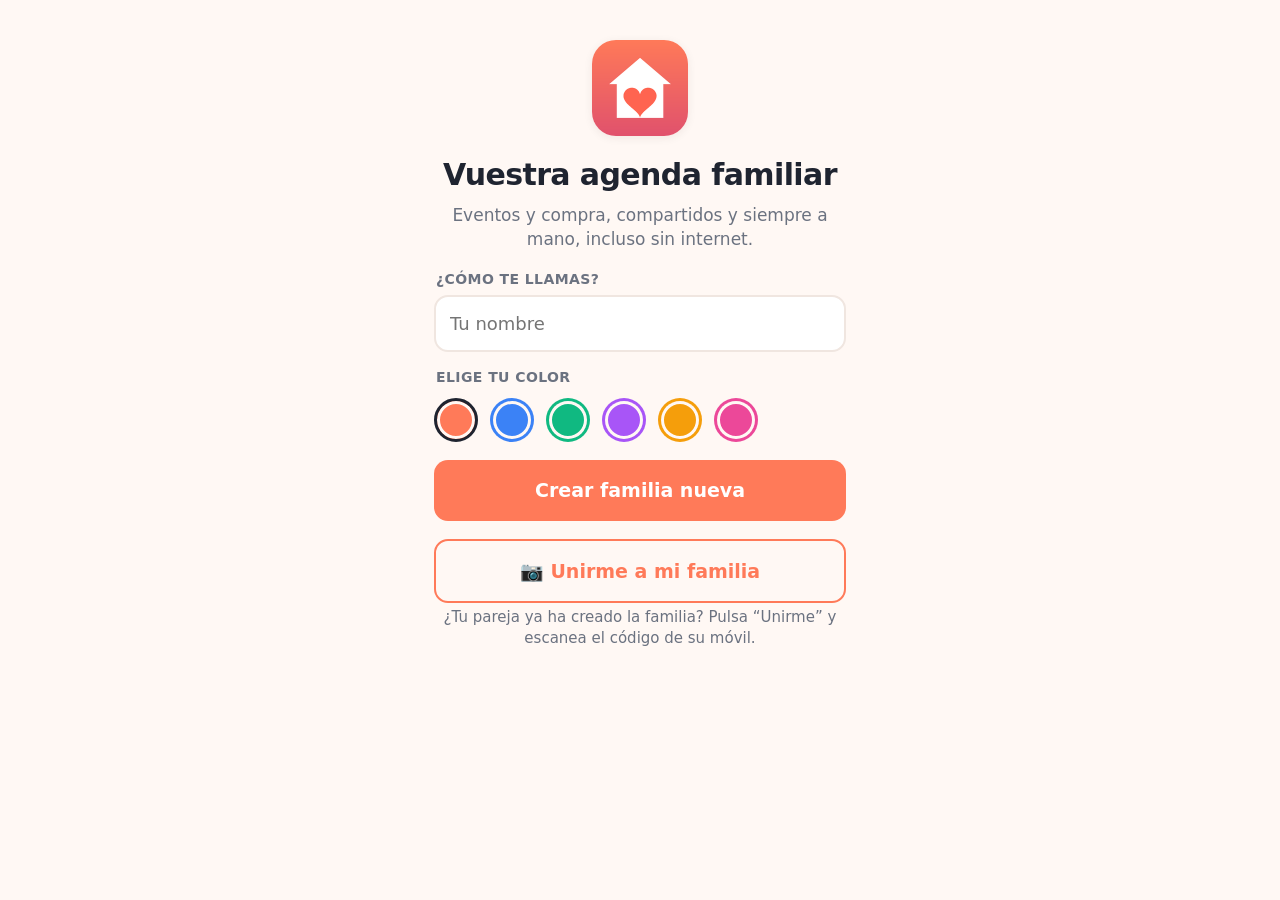
==== index.html @ 1e297256 "Fase 1: Hoy, Calendario y Compra offline, familia por QR Co-Authored-By: Claude Opus 5.5 <noreply@an" ====
<!doctype html>
<html lang="es">
<head>
<meta charset="utf-8">
<meta name="viewport" content="width=device-width, initial-scale=1, viewport-fit=cover, user-scalable=no">
<meta name="robots" content="noindex, nofollow">
<meta name="theme-color" content="#ff7a59">
<meta name="apple-mobile-web-app-capable" content="yes">
<meta name="mobile-web-app-capable" content="yes">
<meta name="apple-mobile-web-app-status-bar-style" content="default">
<meta name="apple-mobile-web-app-title" content="Familia">
<link rel="apple-touch-icon" href="icons/apple-touch-icon.png">
<link rel="manifest" href="manifest.webmanifest">
<link rel="stylesheet" href="styles.css">
<title>Familia</title>
</head>
<body>
<div id="app"></div>
<script src="vendor/qrcode.js"></script>
<script src="vendor/jsQR.js"></script>
<script src="js/config.js"></script>
<script type="module" src="js/app.js"></script>
</body>
</html>
---- styles.css ----
:root {
  --bg: #fff8f4;
  --card: #ffffff;
  --ink: #1f2430;
  --muted: #6b7280;
  --line: #f0e6e0;
  --accent: #ff7a59;
  --accent-ink: #ffffff;
  --danger: #e11d48;
  --shadow: 0 2px 10px rgba(60, 30, 10, .07);
  --r: 18px;
  --safe-b: env(safe-area-inset-bottom, 0px);
  --safe-t: env(safe-area-inset-top, 0px);
}
@media (prefers-color-scheme: dark) {
  :root {
    --bg: #15161a; --card: #22242a; --ink: #f3f4f6; --muted: #9ca3af; --line: #30333b;
    --shadow: 0 2px 10px rgba(0, 0, 0, .3);
  }
}
* { box-sizing: border-box; -webkit-tap-highlight-color: transparent; }
html, body { margin: 0; background: var(--bg); color: var(--ink); }
body {
  font: 17px/1.4 -apple-system, BlinkMacSystemFont, "SF Pro Text", system-ui, sans-serif;
  -webkit-text-size-adjust: 100%;
  overscroll-behavior-y: none;
}
button { font: inherit; color: inherit; background: none; border: 0; padding: 0; cursor: pointer; }
input, select {
  font: inherit; font-size: 18px; color: var(--ink); width: 100%;
  background: var(--card); border: 2px solid var(--line); border-radius: 14px;
  padding: 14px 14px; outline: none; -webkit-appearance: none; appearance: none;
}
input:focus, select:focus { border-color: var(--accent); }
input[type=date], input[type=time] { min-height: 54px; }
label { display: block; font-size: 14px; font-weight: 600; color: var(--muted); margin: 16px 2px 6px; text-transform: uppercase; letter-spacing: .03em; }
h1, h2, h3 { margin: 0; }

/* ---------- cabecera y pestañas */
.top {
  position: sticky; top: 0; z-index: 5;
  display: flex; align-items: center; justify-content: space-between;
  padding: calc(var(--safe-t) + 12px) 20px 10px;
  background: color-mix(in srgb, var(--bg) 92%, transparent);
  backdrop-filter: blur(12px); -webkit-backdrop-filter: blur(12px);
}
.top h1 { font-size: 32px; font-weight: 800; letter-spacing: -.02em; }
.me { position: relative; }
.avatar {
  display: inline-grid; place-items: center; width: 40px; height: 40px; border-radius: 50%;
  color: #fff; font-weight: 700; font-size: 18px; flex: none;
}
.sync { position: absolute; right: -2px; bottom: -2px; width: 14px; height: 14px; border-radius: 50%; border: 2px solid var(--bg); background: #cbd5e1; }
.sync.ok { background: #22c55e; } .sync.offline { background: #f59e0b; } .sync.connecting { background: #facc15; }

main { padding: 4px 16px 0; max-width: 640px; margin: 0 auto; }
.spacer { height: calc(120px + var(--safe-b)); }

.tabs {
  position: fixed; left: 0; right: 0; bottom: 0; z-index: 6;
  display: grid; grid-template-columns: repeat(3, 1fr);
  background: var(--card); border-top: 1px solid var(--line);
  padding: 6px 8px calc(var(--safe-b) + 6px);
}
.tab { display: flex; flex-direction: column; align-items: center; gap: 2px; padding: 6px 0; font-size: 13px; color: var(--muted); font-weight: 600; border-radius: 12px; }
.tab .ti { font-size: 26px; line-height: 1; position: relative; filter: grayscale(1); opacity: .7; }
.tab.on { color: var(--accent); }
.tab.on .ti { filter: none; opacity: 1; }
.badge { position: absolute; top: -4px; right: -14px; background: var(--accent); color: #fff; font-size: 12px; min-width: 20px; height: 20px; border-radius: 10px; display: grid; place-items: center; padding: 0 5px; font-style: normal; }

.fab {
  position: fixed; right: 20px; bottom: calc(var(--safe-b) + 84px); z-index: 7;
  width: 68px; height: 68px; border-radius: 50%;
  background: var(--accent); color: #fff; font-size: 40px; line-height: 1; font-weight: 300;
  box-shadow: 0 8px 24px rgba(255, 122, 89, .45);
  display: grid; place-items: center;
}
.fab:active { transform: scale(.94); }

/* ---------- tarjetas */
.card { display: block; width: 100%; text-align: left; background: var(--card); border-radius: var(--r); padding: 16px; margin: 12px 0; box-shadow: var(--shadow); }
.card h2 { font-size: 20px; font-weight: 700; margin-bottom: 8px; }
.hello { font-size: 22px; font-weight: 700; margin: 6px 4px 4px; }
.hello span { font-size: 16px; font-weight: 500; color: var(--muted); }
.empty { color: var(--muted); margin: 6px 0; text-align: center; padding: 8px; }
.dayh { font-size: 15px; color: var(--muted); margin: 14px 0 4px; font-weight: 600; }
.shopcard { display: flex; gap: 14px; align-items: center; }
.shopcard .big { font-size: 36px; }
.shopcard small { color: var(--muted); }

.ev {
  display: flex; gap: 12px; align-items: stretch; width: 100%; text-align: left;
  padding: 10px 0; border-bottom: 1px solid var(--line);
}
.ev:last-of-type { border-bottom: 0; }
.evtime { width: 58px; flex: none; font-weight: 700; font-variant-numeric: tabular-nums; border-right: 4px solid var(--c); padding-right: 8px; display: flex; align-items: center; }
.evtime small { font-size: 12px; color: var(--muted); font-weight: 600; line-height: 1.1; }
.evbody { display: flex; flex-direction: column; justify-content: center; min-width: 0; }
.evtitle { font-weight: 600; font-size: 18px; }
.evmeta { font-size: 14px; color: var(--muted); }

/* ---------- calendario */
.calhead { display: flex; align-items: center; justify-content: space-between; margin: 6px 0 0; }
.calhead h2 { font-size: 22px; }
.round { width: 48px; height: 48px; border-radius: 50%; background: var(--card); box-shadow: var(--shadow); font-size: 28px; line-height: 1; }
.todaybtn { display: block; margin: 4px auto 6px; }
.link { color: var(--accent); font-weight: 600; font-size: 16px; padding: 6px; }
.cal { display: grid; grid-template-columns: repeat(7, 1fr); gap: 4px; background: var(--card); border-radius: var(--r); padding: 10px 6px; box-shadow: var(--shadow); }
.cal > b { text-align: center; font-size: 13px; color: var(--muted); padding-bottom: 4px; }
.cd { aspect-ratio: 1 / 1.05; border-radius: 12px; display: flex; flex-direction: column; align-items: center; justify-content: center; gap: 3px; font-weight: 600; font-variant-numeric: tabular-nums; }
.cd.out { opacity: .35; }
.cd.today span:first-child { color: var(--accent); font-weight: 800; }
.cd.sel { background: var(--accent); color: #fff; }
.cd.sel.today span:first-child { color: #fff; }
.dots { display: flex; gap: 2px; height: 6px; }
.dots i { width: 6px; height: 6px; border-radius: 50%; }
.cd.sel .dots i { box-shadow: 0 0 0 1.5px #fff; }

/* ---------- compra */
.addshop { display: flex; gap: 8px; margin-top: 6px; }
.addshop input { flex: 1; }
.chips { display: flex; flex-wrap: wrap; gap: 8px; margin: 12px 0 0; }
.chip { padding: 9px 14px; border-radius: 999px; background: var(--card); border: 2px solid var(--line); font-size: 16px; font-weight: 500; }
.chip:active { transform: scale(.96); }
.chips.who .chip { border-color: var(--c); }
.chips.who .chip.on { background: var(--c); color: #fff; }
.shop { display: flex; align-items: center; gap: 12px; padding: 6px 0; border-bottom: 1px solid var(--line); }
.shop:last-child { border-bottom: 0; }
.check { width: 34px; height: 34px; flex: none; border-radius: 50%; border: 2.5px solid var(--accent); color: #fff; font-weight: 800; font-size: 18px; }
.sname { flex: 1; text-align: left; font-size: 19px; padding: 8px 0; min-width: 0; overflow-wrap: anywhere; }
.who { width: 10px; height: 10px; border-radius: 50%; flex: none; }
.x { width: 36px; height: 36px; color: var(--muted); font-size: 16px; flex: none; }
.is-done .check { background: #22c55e; border-color: #22c55e; }
.is-done .sname { text-decoration: line-through; color: var(--muted); }
.done { opacity: .85; }
.rowh { display: flex; justify-content: space-between; align-items: center; }

/* ---------- botones */
.btn { display: block; width: 100%; text-align: center; background: var(--accent); color: var(--accent-ink); font-weight: 700; border-radius: 14px; padding: 14px 16px; font-size: 17px; margin-top: 12px; }
.addshop .btn, .row .btn { width: auto; margin-top: 0; }
.btn.big { padding: 17px; font-size: 19px; margin-top: 18px; }
.btn.ghost { background: transparent; color: var(--accent); border: 2px solid var(--accent); }
.btn.danger { color: var(--danger); border-color: var(--danger); }
.btn:active { transform: scale(.98); }
.filebtn { text-transform: none; letter-spacing: 0; font-size: 17px; margin: 12px 0 0; }
.row { display: flex; gap: 8px; }
.row input { flex: 1; }
.grid2 { display: grid; grid-template-columns: 1fr 1fr; gap: 10px; }
.grid2 .btn { margin-top: 12px; }

/* ---------- ventanas */
.overlay { position: fixed; inset: 0; z-index: 20; background: rgba(0, 0, 0, 0); transition: background .25s; display: flex; align-items: flex-end; }
.overlay.in { background: rgba(0, 0, 0, .35); }
.sheet {
  width: 100%; max-width: 640px; margin: 0 auto; max-height: 92vh; overflow-y: auto;
  background: var(--bg); border-radius: 24px 24px 0 0; padding: 8px 20px calc(var(--safe-b) + 24px);
  transform: translateY(100%); transition: transform .28s cubic-bezier(.2, .8, .2, 1);
}
.overlay.in .sheet { transform: none; }
.grab { width: 40px; height: 5px; border-radius: 3px; background: var(--line); margin: 4px auto 12px; }
.sheet h2 { font-size: 24px; margin: 4px 0 8px; }
.center { text-align: center; }
.hint { color: var(--muted); font-size: 15px; margin: 4px 0 12px; }
.bigchoices { display: grid; grid-template-columns: repeat(3, 1fr); gap: 10px; margin: 16px 0 8px; }
.bigchoices button { background: var(--card); border-radius: var(--r); box-shadow: var(--shadow); padding: 18px 4px; font-weight: 700; font-size: 16px; display: flex; flex-direction: column; align-items: center; gap: 6px; }
.bigchoices span { font-size: 40px; }
.qr { background: #fff; border-radius: 18px; padding: 10px; width: min(300px, 80vw); margin: 10px auto; }
.qr svg { display: block; width: 100%; height: auto; }
.members { display: flex; flex-wrap: wrap; gap: 14px; }
.mem { display: flex; align-items: center; gap: 8px; font-weight: 600; }
.colors { display: flex; gap: 12px; flex-wrap: wrap; margin-top: 10px; }
.color { width: 44px; height: 44px; border-radius: 50%; border: 3px solid transparent; box-shadow: inset 0 0 0 3px var(--bg); }
.color.on { border-color: var(--ink); }
.note { background: var(--card); border-radius: 14px; padding: 12px 14px; margin: 0; font-size: 15px; }
.ver { color: var(--muted); font-size: 13px; text-align: center; margin-top: 20px; }
.cam { position: relative; border-radius: 18px; overflow: hidden; background: #000; aspect-ratio: 1; width: min(320px, 85vw); margin: 8px auto; }
.cam video { width: 100%; height: 100%; object-fit: cover; }
.cam .frame { position: absolute; inset: 18%; border: 4px solid rgba(255, 255, 255, .9); border-radius: 16px; }

.toast {
  position: fixed; left: 50%; bottom: calc(var(--safe-b) + 170px); transform: translate(-50%, 20px); opacity: 0;
  background: #1f2430; color: #fff; padding: 12px 18px; border-radius: 14px; font-weight: 600; z-index: 30;
  transition: all .25s; max-width: 90vw; text-align: center;
}
.toast.in { opacity: 1; transform: translate(-50%, 0); }

/* ---------- bienvenida */
.welcome { max-width: 460px; margin: 0 auto; padding: calc(var(--safe-t) + 40px) 24px 40px; }
.welcome .logo { width: 96px; height: 96px; border-radius: 24px; display: block; margin: 0 auto 18px; box-shadow: var(--shadow); }
.welcome h1 { font-size: 30px; text-align: center; letter-spacing: -.02em; }
.welcome .sub { text-align: center; color: var(--muted); margin: 8px 0 18px; }
.grid2 > * { min-width: 0; }
.chips.who { margin: 0 0 4px; }
input[type=date], input[type=time] { display: block; min-width: 0; }
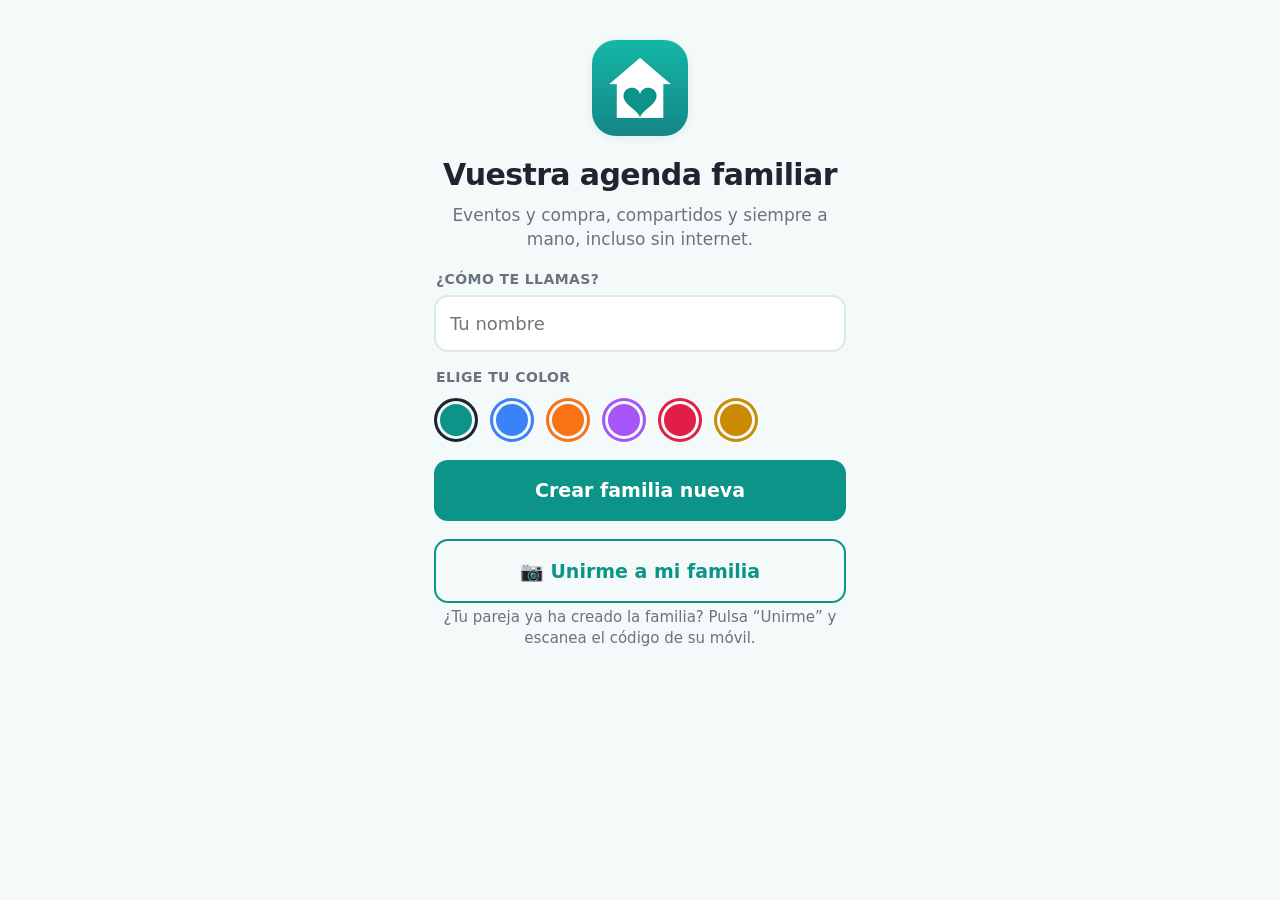
==== commit ee0ff2fd: "Colores en verde turquesa Co-Authored-By: Claude Opus 5.5 <noreply@anthropic.com> Claude-Session: ht" ====
--- a/index.html
+++ b/index.html
@@ -4,7 +4,7 @@
 <meta charset="utf-8">
 <meta name="viewport" content="width=device-width, initial-scale=1, viewport-fit=cover, user-scalable=no">
 <meta name="robots" content="noindex, nofollow">
-<meta name="theme-color" content="#ff7a59">
+<meta name="theme-color" content="#0d9488">
 <meta name="apple-mobile-web-app-capable" content="yes">
 <meta name="mobile-web-app-capable" content="yes">
 <meta name="apple-mobile-web-app-status-bar-style" content="default">
--- a/styles.css
+++ b/styles.css
@@ -1,13 +1,13 @@
 :root {
-  --bg: #fff8f4;
+  --bg: #f3faf9;
   --card: #ffffff;
   --ink: #1f2430;
   --muted: #6b7280;
-  --line: #f0e6e0;
-  --accent: #ff7a59;
+  --line: #dcebe8;
+  --accent: #0d9488;
   --accent-ink: #ffffff;
   --danger: #e11d48;
-  --shadow: 0 2px 10px rgba(60, 30, 10, .07);
+  --shadow: 0 2px 10px rgba(10, 50, 45, .07);
   --r: 18px;
   --safe-b: env(safe-area-inset-bottom, 0px);
   --safe-t: env(safe-area-inset-top, 0px);
@@ -72,7 +72,7 @@
   position: fixed; right: 20px; bottom: calc(var(--safe-b) + 84px); z-index: 7;
   width: 68px; height: 68px; border-radius: 50%;
   background: var(--accent); color: #fff; font-size: 40px; line-height: 1; font-weight: 300;
-  box-shadow: 0 8px 24px rgba(255, 122, 89, .45);
+  box-shadow: 0 8px 24px rgba(13, 148, 136, .4);
   display: grid; place-items: center;
 }
 .fab:active { transform: scale(.94); }
@@ -192,3 +192,20 @@
 .grid2 > * { min-width: 0; }
 .chips.who { margin: 0 0 4px; }
 input[type=date], input[type=time] { display: block; min-width: 0; }
+/* ---------- despensa */
+.tabs { grid-template-columns: repeat(4, 1fr); }
+.chips.places { margin: 4px 0 10px; flex-wrap: nowrap; overflow-x: auto; padding-bottom: 4px; scrollbar-width: none; }
+.chips.places::-webkit-scrollbar { display: none; }
+.chips.places .chip { white-space: nowrap; flex: none; }
+.chips.places .chip.on { background: var(--accent); border-color: var(--accent); color: #fff; }
+.chip small { opacity: .7; }
+.pan { display: flex; align-items: center; gap: 8px; padding: 6px 0; border-bottom: 1px solid var(--line); }
+.pan:last-child { border-bottom: 0; }
+.pname { flex: 1; text-align: left; font-size: 19px; padding: 8px 0; min-width: 0; overflow-wrap: anywhere; display: flex; flex-direction: column; }
+.pname small { font-size: 13px; color: var(--danger); font-weight: 600; }
+.step { width: 44px; height: 44px; border-radius: 50%; background: var(--bg); border: 2px solid var(--line); font-size: 24px; font-weight: 600; line-height: 1; flex: none; }
+.step:active { transform: scale(.92); background: var(--line); }
+.qty { min-width: 30px; text-align: center; font-size: 20px; font-variant-numeric: tabular-nums; }
+.is-out .qty { color: var(--danger); }
+.tobuy { background: var(--accent); color: #fff; border-radius: 999px; padding: 8px 10px; font-size: 14px; font-weight: 700; flex: none; }
+.bigchoices { grid-template-columns: repeat(2, 1fr); }
